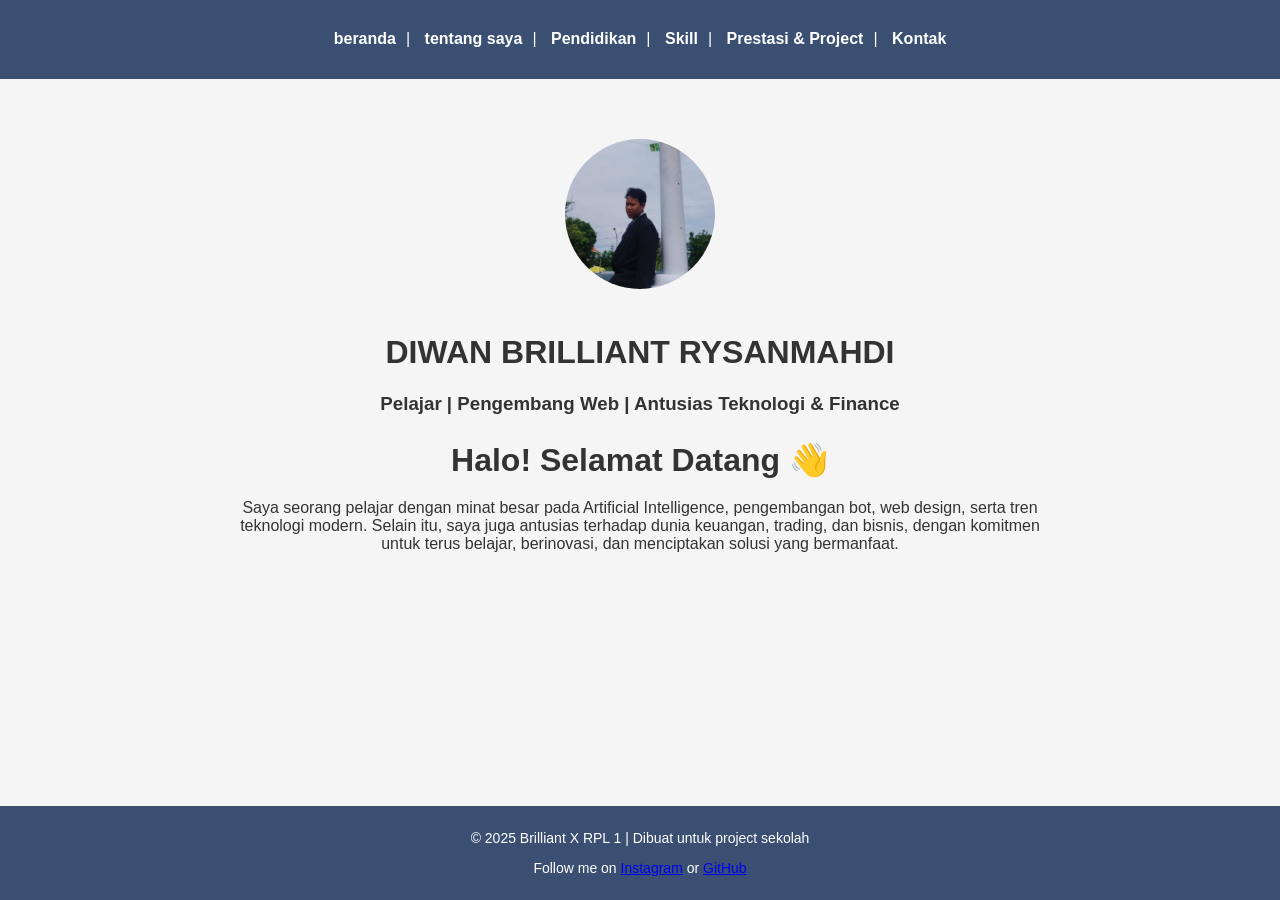
==== index.html @ 8b6157ae "Add files via upload" ====
<!DOCTYPE html>
<html lang="id">
<head>
  <meta charset="UTF-8">
  <meta name="viewport" content="width=device-width, initial-scale=1.0">
  <title>Portofolio - Brilliant</title>
  <link rel="stylesheet" href="style.css">
</head>
<body>
  <header>
    <nav>
      <a href="index.html">beranda</a>|
      <a href="tentangsaya.html">tentang saya</a>|
      <a href="pendidikan.html">Pendidikan</a>|
      <a href="skill.html">Skill</a>|
      <a href="prestasi.html">Prestasi & Project</a>|
      <a href="kontak.html">Kontak</a>
    </nav>
  </header>

  <main>
    <img src="a.jpg" alt="Foto Profil" class="profile-pic">
    <H1>DIWAN BRILLIANT RYSANMAHDI</H1>
    <h3>Pelajar | Pengembang Web | Antusias Teknologi & Finance</h3>
    <h2>Halo! Selamat Datang 👋</h2>

    <p>Saya seorang pelajar dengan minat besar pada Artificial
       Intelligence, pengembangan bot, web design, serta tren teknologi
       modern. Selain itu, saya juga antusias terhadap dunia keuangan,
       trading, dan bisnis, dengan komitmen untuk terus belajar,
       berinovasi, dan menciptakan solusi yang bermanfaat.</p>
  </main>
  <footer>
  <p> © 2025 Brilliant X RPL 1 | Dibuat untuk project sekolah</p>
  <p>
    Follow me on 
    <a href="https://www.instagram.com/brilliantjayyyy/" target="_blank">Instagram</a> 
    or 
    <a href="https://github.com/BrillWRTH" target="_blank">GitHub</a>
  </p>
</footer>

</body>
</html>
---- style.css ----
body {
  font-family: Arial, sans-serif;
  margin: 0;
  padding-bottom: 45px;
  background: #F5F5F5;
  color: #333;
  text-align: center;
}

header {
  background: #3B4F73;
  color: white;
  padding: 15px 20px;
  display: flex;
  justify-content: center;
}

header h1 {
  margin: 0;
  font-size: 1.5em;
}

nav {
  padding: 15.25px;
  margin: 0.10px;
}
  

nav a {
  color: white;
  text-decoration: none;
  margin: 0 10px;
  font-weight: bold;
}

nav a:hover {
  color: #0976d6;
}

main {
  max-width: 800px;
  margin: 40px auto;
  padding: 20px;
}

span {
  display: inline-block;
  margin: 5px;
  padding: 8px 12px;
  background: #3498db;
  color: white;
  border-radius: 20px;
  font-size: 14px;
}

img.profile-pic {
  width: 150px;
  height: 150px;
  border-radius: 50%;
  object-fit: cover;
  margin-bottom: 20px;
}

footer {
  background: #3B4F73;
  color: white;
  padding: 10px 0;
  position: fixed;
  width: 100%;
  bottom: 0;
  text-align: center;
  font-size: 14px;
   margin: 0;       
  left: 0;  
  right: 0;
}

.box {
  background: #fff;
  border: 1px solid #e0e0e0;
  border-radius: 16px;
  padding: 30px;
  box-shadow: 0 8px 24px rgba(0,0,0,0.1), 
              0 2px 8px rgba(0,0,0,0.06);
   max-width: 800px;
  margin: 0 auto; 
}

.box2 {
  background: #ffffff;
  border: 1px solid #e0e0e0;
  border-radius: 16px;
  padding: 1px 10px;
  margin: 5px auto;
  width: 100%;
  display: inline-block;
  box-shadow: 0 8px 24px rgba(0,0,0,0.1), 
              0 2px 8px rgba(0,0,0,0.06);
  font-weight: bold;
  text-align: center;
}

.box3 {
  background: #AEC6CF;
  border: 1px solid #e0e0e0;
  border-radius: 16px;
  padding: 3px 10px;
  margin: 5px auto;
  display: inline-block;
  box-shadow: 0 8px 24px rgba(0,0,0,0.1), 
              0 2px 8px rgba(0,0,0,0.06);
  font-weight: bold;
  text-align: center;
}

h2 {
      font-size: 32px;
      color: #333;
      margin-bottom: 20px;
     }

    form {
      max-width: 500px;
      margin: auto;
      text-align: left;
    }

    label {
      display: block;
      margin: 10px 0 5px;
      font-weight: bold;
      color: #b8b8b8;
    }

    input, textarea {
      width: 100%;
      padding: 12px;
      border-radius: 6px;
      border: none;
      background: #1d1d1d;
      color: white;
      font-size: 14px;
    }

    textarea {
      min-height: 120px;
      resize: vertical;
    }

    button {
      margin-top: 15px;
      padding: 12px 30px;
      border: none;
      border-radius: 6px;
      font-size: 16px;
      font-weight: bold;
      cursor: pointer;
      color: white;
      background: #2c3e50 ;
      transition: 0.3s ease;
    }

    button:hover {
      opacity: 0.9;
      transform: scale(1.05);
    }
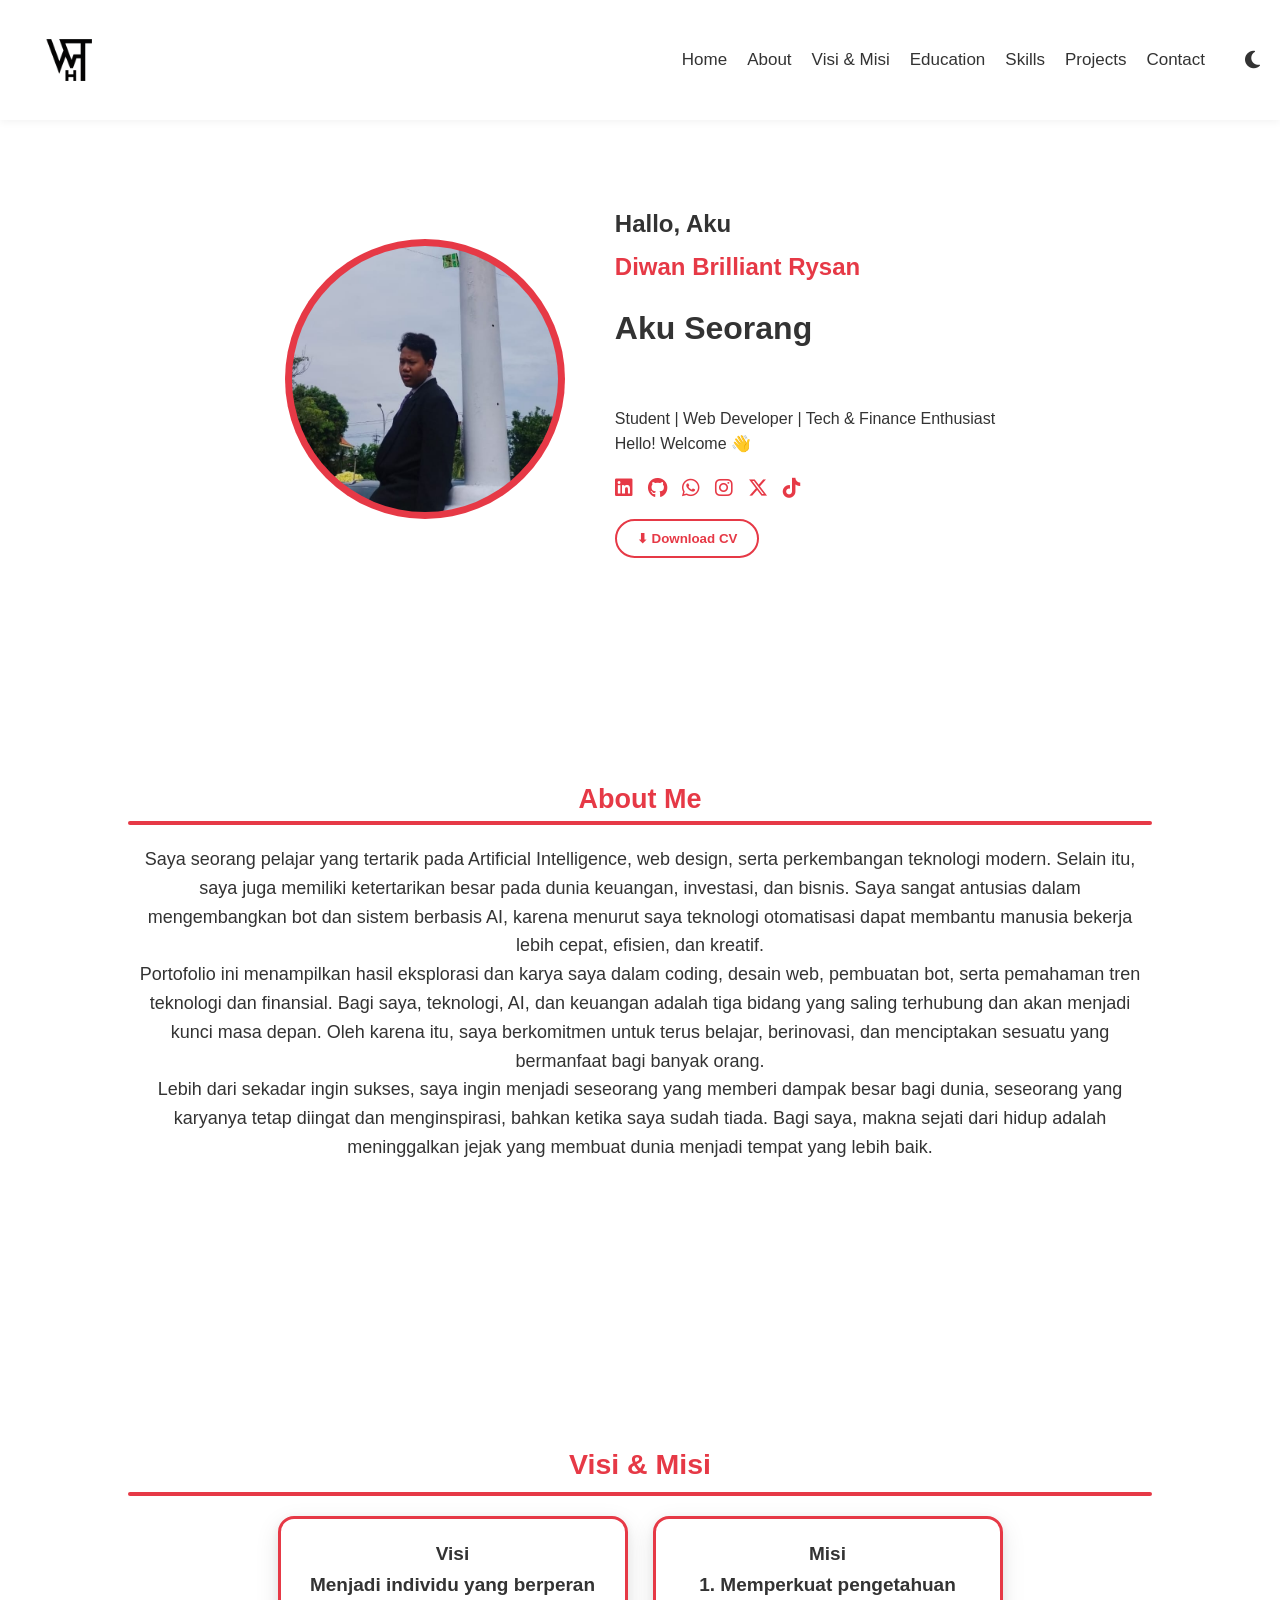
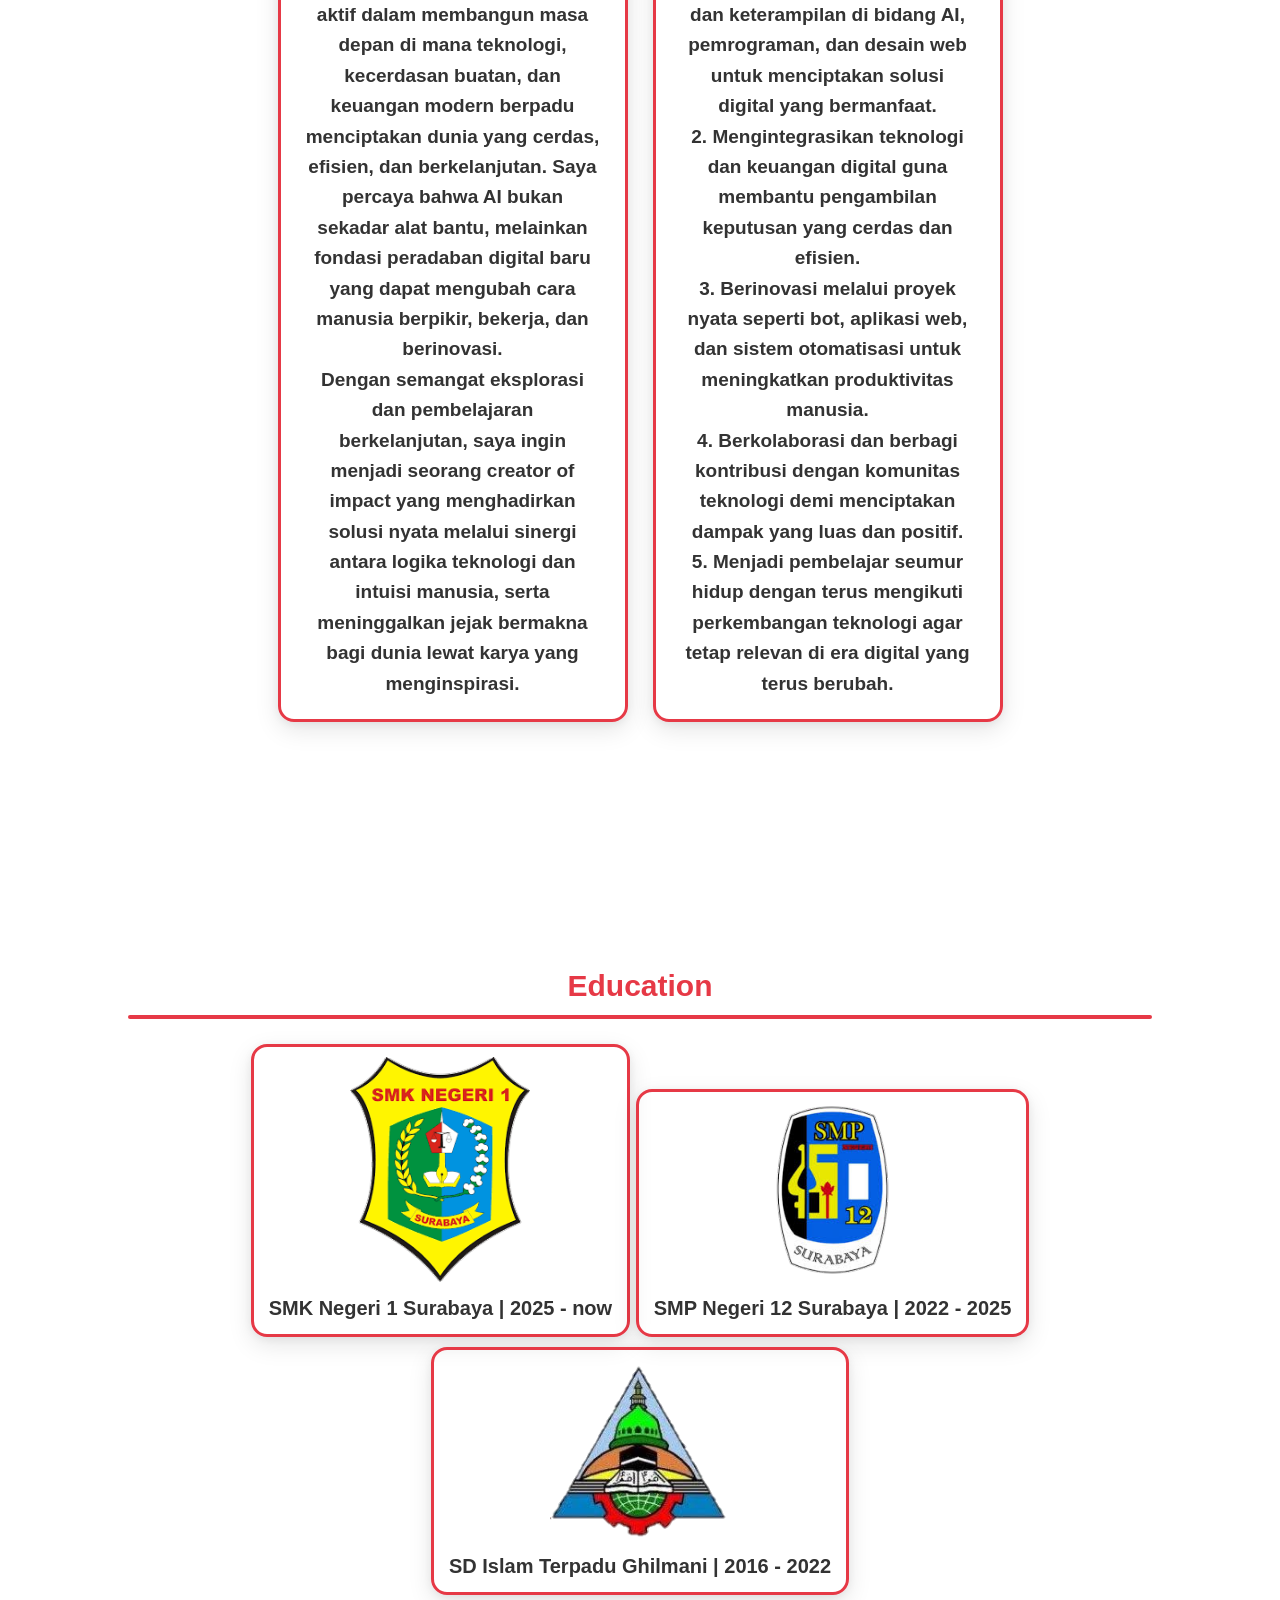
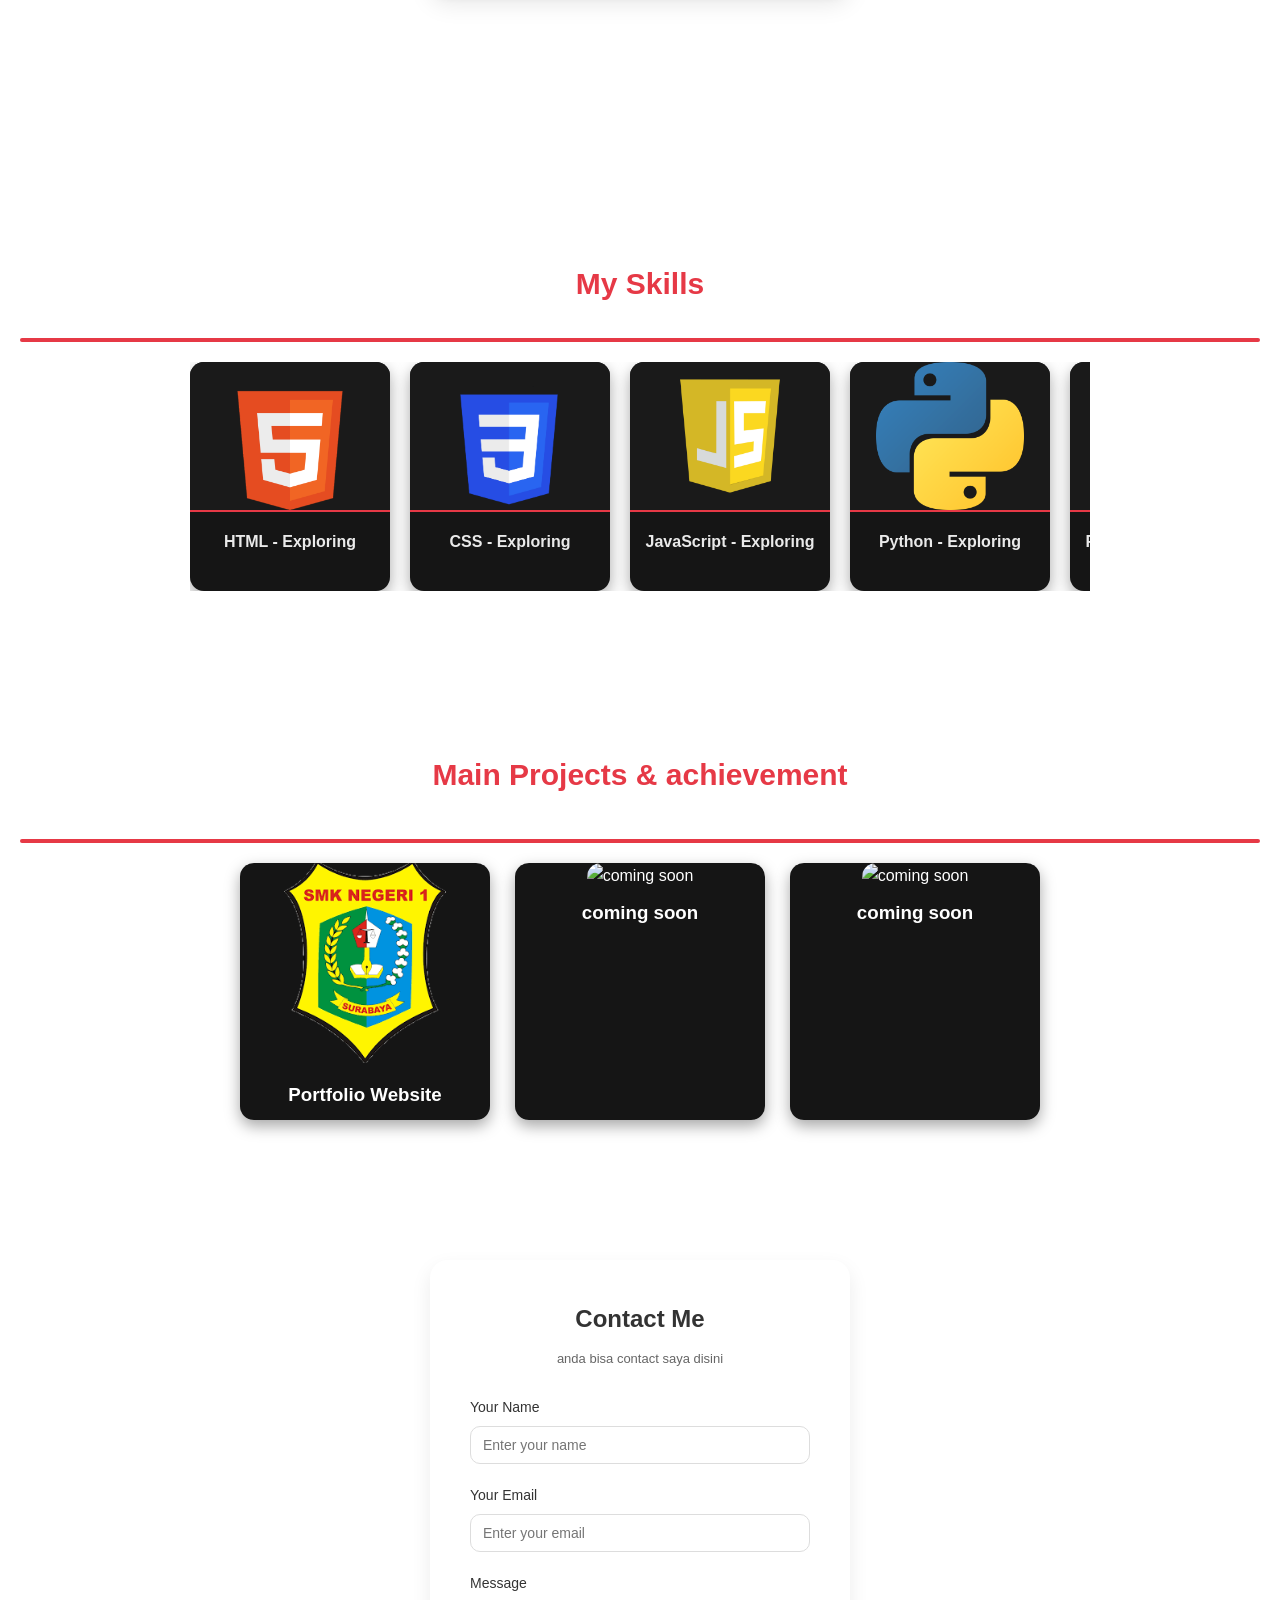
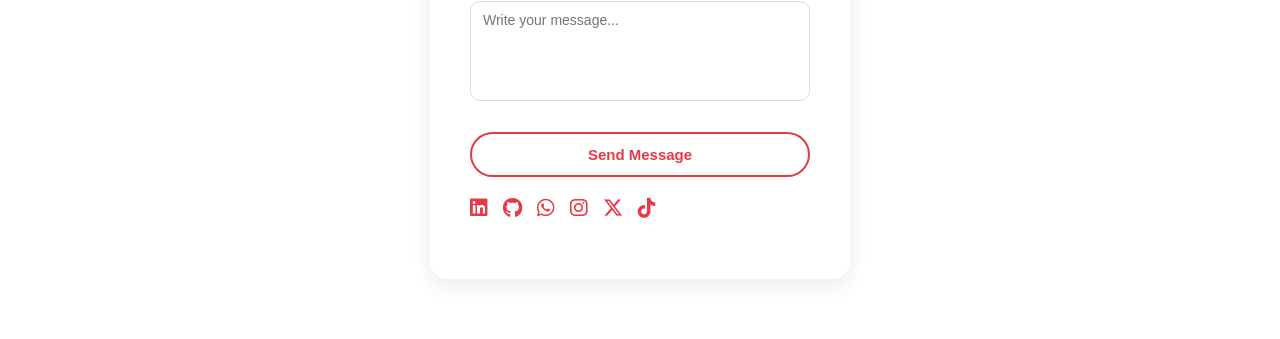
==== commit 916788a8: "Add files via upload" ====
--- a/index.html
+++ b/index.html
@@ -1,44 +1,342 @@
 <!DOCTYPE html>
-<html lang="id">
+<html lang="en">
 <head>
   <meta charset="UTF-8">
   <meta name="viewport" content="width=device-width, initial-scale=1.0">
-  <title>Portofolio - Brilliant</title>
+  <title>Porto King Brilliant</title>
   <link rel="stylesheet" href="style.css">
+  <link rel="stylesheet" href="https://cdnjs.cloudflare.com/ajax/libs/font-awesome/6.5.0/css/all.min.css">
 </head>
 <body>
   <header>
-    <nav>
-      <a href="index.html">beranda</a>|
-      <a href="tentangsaya.html">tentang saya</a>|
-      <a href="pendidikan.html">Pendidikan</a>|
-      <a href="skill.html">Skill</a>|
-      <a href="prestasi.html">Prestasi & Project</a>|
-      <a href="kontak.html">Kontak</a>
-    </nav>
+  <nav class="navbar">
+    <div class="logo">
+      <img src="lgohtm.png" alt="WrtH Logo" class="logo-light">
+      <img src="logoptih.png" alt="WrtH Logo" class="logo-dark">
+    </div>
+    <div class="menu">
+      <a href="#home">Home</a>
+      <a href="#about">About</a>
+      <a href="#visi-misi">Visi & Misi</a>
+      <a href="#education">Education</a>
+      <a href="#skills">Skills</a>
+      <a href="#projects">Projects</a>
+      <a href="#contact">Contact</a>
+    <button id="darkModeToggle"><i class="fa-solid fa-moon"></i></button>
+    </div>
+  </nav>
   </header>
 
-  <main>
-    <img src="a.jpg" alt="Foto Profil" class="profile-pic">
-    <H1>DIWAN BRILLIANT RYSANMAHDI</H1>
-    <h3>Pelajar | Pengembang Web | Antusias Teknologi & Finance</h3>
-    <h2>Halo! Selamat Datang 👋</h2>
-
-    <p>Saya seorang pelajar dengan minat besar pada Artificial
-       Intelligence, pengembangan bot, web design, serta tren teknologi
-       modern. Selain itu, saya juga antusias terhadap dunia keuangan,
-       trading, dan bisnis, dengan komitmen untuk terus belajar,
-       berinovasi, dan menciptakan solusi yang bermanfaat.</p>
-  </main>
-  <footer>
-  <p> © 2025 Brilliant X RPL 1 | Dibuat untuk project sekolah</p>
-  <p>
-    Follow me on 
-    <a href="https://www.instagram.com/brilliantjayyyy/" target="_blank">Instagram</a> 
-    or 
-    <a href="https://github.com/BrillWRTH" target="_blank">GitHub</a>
-  </p>
-</footer>
-
+  <section class="hero" id="home">
+    <div class="hero-img">
+      <img src="a.jpg" alt="Profile Picture" class="profile-pic">
+    </div>
+    <div class="hero-text">
+      <h2>Hallo, Aku</h2>
+<h2><span class="typed-name"></span></h2>
+<h1>Aku Seorang </h1>
+<h1><span class="typed-role"></span></h1>
+<p>Student | Web Developer | Tech & Finance Enthusiast</p>
+<p>Hello! Welcome 👋</p>
+
+
+      <div class="social-icons">
+        <a href="https://github.com/BrillWRTH" target="_blank"><i class="fa-brands fa-linkedin"> </i></a>
+        <a href="https://github.com/BrillWRTH" target="_blank"><i class="fa-brands fa-github"> </i></a>
+        <a href="https://wa.me/6281217444360?text=Halo%20saya%20ingin%20bertanya" target="_blank"><i class="fa-brands fa-whatsapp"></i></a>
+        <a href="https://www.instagram.com/brilliantjinggg/" target="_blank"><i class="fa-brands fa-instagram"></i></a>
+        <a href="https://x.com/Brlahbrook" target="_blank"><i class="fa-brands fa-x-twitter"></i></a>
+        <a href="https://tiktok.com/@wrthhhhh" target="_blank"><i class="fa-brands fa-tiktok"></i></a>
+      </div>
+
+      <div class="cv-dropdown" id="cvDropdown">
+  <button class="btn-cv" id="cvBtn" aria-haspopup="true" aria-expanded="false">
+    ⬇ Download CV
+  </button>
+
+  <div class="cv-menu" id="cvMenu" role="menu" aria-labelledby="cvBtn">
+    <a href="CV B. INDONESIA.pdf" download role="menuitem">🇮🇩 Indonesia</a>
+    <a href="CV B. INGGRIS.pdf" download role="menuitem">🇬🇧 English</a>
+    <a href="Result TalentDNA Diwan Brilliant Rysanmahdi.pdf" download role="menuitem">Talent DNA</a>
+  </div>
+</div>
+
+
+
+    </div>
+  </section>
+
+  <section class="about" id="about">
+    <h1 id="aboutme">About Me</h1>
+
+    <div class="divider"></div>
+    <p>
+      Saya seorang pelajar yang tertarik pada Artificial Intelligence, web design, 
+      serta perkembangan teknologi modern. Selain itu, saya juga memiliki ketertarikan 
+      besar pada dunia keuangan, investasi, dan bisnis. Saya sangat antusias dalam mengembangkan 
+      bot dan sistem berbasis AI, karena menurut saya teknologi otomatisasi dapat membantu manusia 
+      bekerja lebih cepat, efisien, dan kreatif.
+    </p>
+    <p>
+      Portofolio ini menampilkan hasil eksplorasi dan karya saya dalam coding, desain web, pembuatan bot, 
+      serta pemahaman tren teknologi dan finansial. Bagi saya, teknologi, AI, dan keuangan adalah tiga bidang 
+      yang saling terhubung dan akan menjadi kunci masa depan. Oleh karena itu, saya berkomitmen untuk terus 
+      belajar, berinovasi, dan menciptakan sesuatu yang bermanfaat bagi banyak orang.
+    </p>
+    <p>
+      Lebih dari sekadar ingin sukses, saya ingin menjadi seseorang yang memberi dampak besar bagi dunia, seseorang 
+      yang karyanya tetap diingat dan menginspirasi, bahkan ketika saya sudah tiada. Bagi saya, makna sejati dari hidup 
+      adalah meninggalkan jejak yang membuat dunia menjadi tempat yang lebih baik.
+      </p>
+  </section>
+
+  <section id="visi-misi" class="visimisi">
+    <h1>Visi & Misi</h1>
+    <div class="divider"></div>
+
+    <div class="box-container">
+      <div class="box1">
+        <p><strong>Visi</strong></p>
+        <p> Menjadi individu yang berperan aktif dalam membangun masa depan di mana teknologi, 
+          kecerdasan buatan, dan keuangan modern berpadu menciptakan dunia yang cerdas, efisien, 
+          dan berkelanjutan. Saya percaya bahwa AI bukan sekadar alat bantu, melainkan fondasi peradaban 
+          digital baru yang dapat mengubah cara manusia berpikir, bekerja, dan berinovasi.
+        </p>
+        <p>
+          Dengan semangat eksplorasi dan pembelajaran berkelanjutan, saya ingin menjadi seorang creator of impact 
+          yang menghadirkan solusi nyata melalui sinergi antara logika teknologi dan intuisi manusia, serta 
+          meninggalkan jejak bermakna bagi dunia lewat karya yang menginspirasi.
+        </p>
+      </div>
+      <div class="box1">
+        <p><strong>Misi</strong> </p>
+        <p><strong>1. Memperkuat pengetahuan dan keterampilan</strong>
+          di bidang AI, pemrograman, dan desain web untuk menciptakan solusi digital yang bermanfaat.</p>
+        <p><strong>2. Mengintegrasikan teknologi dan keuangan digital</strong>
+          guna membantu pengambilan keputusan yang cerdas dan efisien.</p>
+        <p><strong>3. Berinovasi melalui proyek nyata</strong>
+          seperti bot, aplikasi web, dan sistem otomatisasi untuk meningkatkan produktivitas manusia.</p>
+        <p><strong>4. Berkolaborasi dan berbagi kontribusi</strong>
+          dengan komunitas teknologi demi menciptakan dampak yang luas dan positif.</p>
+        <p><strong>5. Menjadi pembelajar seumur hidup</strong>
+         dengan terus mengikuti perkembangan teknologi agar tetap relevan di era digital yang terus berubah.</p>
+      </div>
+    </div>
+  </section>
+
+  <section id="education" class="education">
+    <h1>Education</h1>
+    <div class="divider"></div>
+    <div class="box3">
+  <img src="lgosmk.png" alt="SMKN 1 Surabaya" class="school-logo" 
+       onclick="openModal('smkn1sby.jpg', 'SMK Negeri 1 Surabaya', 'https://www.smkn1-sby.sch.id/')">
+  <p>SMK Negeri 1 Surabaya | 2025 - now</p>
+</div>
+
+<div class="box3">
+  <img src="lgosmp.png" alt="SMPN 12 Surabaya" class="school-logo" 
+       onclick="openModal('smpn12sby.jpg', 'SMP Negeri 12 Surabaya', 'https://smpn12surabaya.sch.id/')">
+  <p>SMP Negeri 12 Surabaya | 2022 - 2025</p>
+</div>
+
+<div class="box3">
+  <img src="lgosd.png" alt="SDIT Ghilmani" class="school-logo" 
+       onclick="openModal('sdghil.png', 'SD Islam Terpadu Ghilmani Surabaya', 'https://sdit-ghilmani.sch.id/')">
+  <p>SD Islam Terpadu Ghilmani | 2016 - 2022</p>
+</div>
+
+<!-- Modal Pop-up -->
+<div id="schoolModal" class="modal">
+  <span class="close" onclick="closeModal()">&times;</span>
+  <img id="modalImg" class="modal-content">
+  <div id="caption"></div>
+  <a id="schoolLink" target="_blank">Kunjungi Website</a>
+</div>
+
+  </section>
+
+ <!-- <section class="skills-section" id="skills">
+  <h1>My Skills</h1>
+  <div class="divider"></div>
+
+  <div class="skills-wrapper">
+    <div class="skills-carousel" id="skillsCarousel">
+      <div class="skill-card"  data-skill="html">
+        <img src="lgohtm.png" alt="HTML">
+        <p>HTML</p>
+      </div>
+      <div class="skill-card" data-skill="css">
+        <img src="logo-css.png" alt="CSS">
+        <p>CSS</p>
+      </div>
+      <div class="skill-card" data-skill="js">
+        <img src="logo-js.png" alt="JavaScript">
+        <p>JavaScript</p>
+      </div>
+      <div class="skill-card" data-skill="js">
+        <img src="logo-js.png" alt="JavaScript">
+        <p>sundaScript</p>
+      </div>
+      <div class="skill-card" data-skill="js">
+        <img src="logo-js.png" alt="JavaScript">
+        <p>JawaScript</p>
+      </div>-->
+
+     <!--  tambah skill lain sesuai kebutuhan  -->
+   <!--  </div>
+  </div>-->
+
+<!-- modal sederhana utk project detail 
+<div id="projectModal" class="modal" aria-hidden="true">
+  <div class="modal-inner">
+    <button class="close" id="modalClose">&times;</button>
+    <div id="modalContent"></div>
+  </div>
+</div>
+</section>-->
+
+<section class="skills-section" id="skills">
+  <h1>My Skills</h1>
+  <div class="divider"></div>
+
+  <div class="skills-wrapper">
+    <div class="skills-carousel" id="skillsCarousel">
+      <div class="skill-card" data-skill="html">
+        <img src="html.png" alt="HTML">
+        <p>HTML - Exploring</p>
+      </div>
+
+      <div class="skill-card" data-skill="css">
+        <img src="css.png" alt="CSS">
+        <p>CSS - Exploring</p>
+      </div>
+
+      <div class="skill-card" data-skill="js">
+        <img src="js.png" alt="JavaScript">
+        <p>JavaScript - Exploring</p>
+      </div>
+
+      <div class="skill-card" data-skill="python">
+        <img src="python.png" alt="Python">
+        <p>Python - Exploring</p>
+      </div>
+
+      <div class="skill-card" data-skill="finance">
+        <img src="finance.png" alt="Financial">
+        <p>Financial Knowledge - Exploring</p>
+      </div>
+
+      <div class="skill-card" data-skill="crypto">
+        <img src="blockchain.png" alt="Cryptography">
+        <p>Applied Cryptography Basics</p>
+      </div>
+
+      <div class="skill-card" data-skill="web3">
+        <img src="web3.png" alt="Web3">
+        <p>Web3 Ecosystem - Exploring</p>
+      </div>
+
+      <div class="skill-card" data-skill="market">
+        <img src="btc.png" alt="Market Analysis">
+        <p>Digital Asset Market Analysis - proficient</p>
+      </div>
+
+      <div class="skill-card" data-skill="ai">
+        <img src="ai.png" alt="AI">
+        <p>Artificial Intelligence - Exploring</p>
+      </div>
+    </div>
+  </div>
+
+  <!-- Modal -->
+  <div id="projectModal" class="modal">
+    <div class="modal-inner">
+      <button class="close" id="modalClose">&times;</button>
+      <div id="modalContent"></div>
+    </div>
+  </div>
+</section>
+
+
+
+
+ <section class="main-project-section" id="projects">
+  <h1>Main Projects & achievement</h1>
+  <diV class="divider"></diV>
+  <div class="projects-grid">
+    <div class="project-card" data-project="portfolio">
+      <img src="lgosmk.png" alt="Portfolio Project">
+      <h3>Portfolio Website</h3>
+    </div>
+
+    <div class="project-card" data-project="weatherapp">
+      <img src="project-weather.jpg" alt="coming soon">
+      <h3>coming soon</h3>
+    </div>
+
+    <div class="project-card" data-project="dashboard">
+      <img src="project-dashboard.jpg" alt="coming soon">
+      <h3>coming soon</h3>
+    </div>
+  </div>
+
+  <!-- Modal -->
+  <div id="projectDetailModal" class="modal">
+    <div class="modal-inner project-detail">
+      <button class="close" id="closeProjectModal">&times;</button>
+      <div class="project-content">
+        <div class="project-images" id="projectImages"></div>
+        <div class="project-info">
+          <h3 id="projectTitle"></h3>
+          <p id="projectDescription"></p>
+          <div class="project-skills" id="projectSkills"></div>
+        </div>
+      </div>
+    </div>
+  </div>
+</section>
+
+
+
+  <!--<section id="contact" class="contact-section"> -->
+    <section id="contact" class="contact-container">
+        <div class="contact-card">
+            <h1>Contact Me</h1>
+            <p class="subtitle">anda bisa contact saya disini</p>
+
+            <form id="contactForm">
+                <div class="input-group">
+                    <label>Your Name</label>
+                    <input type="text" placeholder="Enter your name" required>
+                </div>
+
+                <div class="input-group">
+                    <label>Your Email</label>
+                    <input type="email" placeholder="Enter your email" required>
+                </div>
+
+                <div class="input-group">
+                    <label>Message</label>
+                    <textarea placeholder="Write your message..." required></textarea>
+                </div>
+
+                <button type="submit" class="send-btn">Send Message</button>
+            </form>
+
+            <div id="successMsg" class="success hidden">
+                ✔ Your message has been sent!
+            </div>
+            <div class="social-icons">
+        <a href="https://github.com/BrillWRTH" target="_blank"><i class="fa-brands fa-linkedin"> </i></a>
+        <a href="https://github.com/BrillWRTH" target="_blank"><i class="fa-brands fa-github"> </i></a>
+        <a href="https://wa.me/6281217444360?text=Halo%20saya%20ingin%20bertanya" target="_blank"><i class="fa-brands fa-whatsapp"></i></a>
+        <a href="https://www.instagram.com/brilliantjinggg/" target="_blank"><i class="fa-brands fa-instagram"></i></a>
+        <a href="https://x.com/Brlahbrook" target="_blank"><i class="fa-brands fa-x-twitter"></i></a>
+        <a href="https://tiktok.com/@wrthhhhh" target="_blank"><i class="fa-brands fa-tiktok"></i></a>
+      </div>
+        </div>
+    </section>
+
+  <script src="script.js"></script>
 </body>
 </html>
--- a/style.css
+++ b/style.css
@@ -1,166 +1,877 @@
+/* Reset */
+html {
+  scroll-behavior: smooth;
+}
+
+* {
+  margin: 0;
+  padding: 0;
+  box-sizing: border-box;
+  font-family: 'Poppins', sans-serif;
+}
+
 body {
-  font-family: Arial, sans-serif;
-  margin: 0;
-  padding-bottom: 45px;
-  background: #F5F5F5;
+  background: #fff;
   color: #333;
-  text-align: center;
-}
-
+  transition: background 0.3s, color 0.3s;
+  line-height: 1.6;
+}
+
+/* Dark Mode */
+body.dark-mode {
+  background: #121212;
+  color: #f1f1f1;
+}
+
+/* Navbar */
 header {
-  background: #3B4F73;
-  color: white;
-  padding: 15px 20px;
-  display: flex;
+  background: #fff;
+  box-shadow: 0 2px 8px rgba(0,0,0,0.05);
+  position: sticky;
+  top: 0;
+  z-index: 100;
+  transition: background 0.3s;
+}
+
+.navbar {
+  display: flex;
+  justify-content: space-between; /* logo kiri, menu kanan */
+  align-items: center;
+  padding: 15px 10%;
+}
+
+
+body.dark-mode header {
+  background: #1e1e1e;
+}
+
+header h1 {
+  color: #d71525;
+  font-weight: 700;
+}
+
+.navbar {
+  display: flex;
+  justify-content: space-between; /* logo kiri, menu kanan */
+  align-items: center;
+  padding: 10px 20px;
+}
+
+.typed-name,
+.typed-role {
+  white-space: nowrap;
+  overflow: hidden;
+  display: inline-block;
+  font-weight: 700;
+  color: #e63946;
+}
+
+.cursor {
+  display: inline-block;
+  width: 3px;
+  height: 1em;
+  background-color: #000;
+  margin-left: 3px;
+  animation: blink 0.7s step-end infinite;
+  vertical-align: bottom;
+}
+
+@keyframes blink {
+  50% {
+    opacity: 0;
+  }
+}
+
+
+
+
+.logo {
+  font-weight: bold;
+  font-size: 20px;
+  color: #e63946;
+}
+
+.logo img {
+  width: 100px;
+  height: auto;
+  transition: opacity 0.3s ease;
+}
+
+.logo-light {
+  display: block;
+}
+
+.logo-dark {
+  display: none;
+}
+
+body.dark-mode .logo-light {
+  display: none;
+}
+
+body.dark-mode .logo-dark {
+  display: block;
+}
+
+.menu {
+  display: flex;
+  gap: 20px; /* jarak antar link */
+}
+
+.menu a {
+  color: inherit;
+  text-decoration: none;
+  font-weight: 500;
+  font-size:17px ;
+  font-family: 'Franklin Gothic Medium', 'Arial Narrow', Arial, sans-serif;
+  transition: color 0.3s;
+}
+
+.menu a:hover {
+  color: #d71525;
+}
+
+/* Tombol dark mode */
+#darkModeToggle {
+  background: none;
+  border: none;
+  font-size: 20px;
+  cursor: pointer;
+  color: inherit;
+  margin-left: 20px;
+}
+
+/* Hero Section */
+.hero {
+  display: flex;
+  align-items: center;
   justify-content: center;
-}
-
-header h1 {
-  margin: 0;
-  font-size: 1.5em;
-}
-
-nav {
-  padding: 15.25px;
-  margin: 0.10px;
-}
-  
-
-nav a {
-  color: white;
+  padding: 80px 10%;
+  gap: 50px;
+}
+
+.hero-img {
+  background: #e63946;
+  border-radius: 100%;
+  padding: 7px;
+  width: 280px;
+  height: 280px;
+  aspect-ratio: 1/1;
+  display: flex;
+  align-items: center;
+  justify-content: center;
+}
+
+.hero-img img {
+  width: 100%;
+  border-radius: 100%;
+}
+
+.hero-text h1 {
+  font-size: 32px;
+  font-weight: 700;
+}
+
+.hero-text h2, .hero-text h3 {
+  margin: 5px 0;
+  font-weight: 600;
+}
+
+/* Sosmed */
+.social-icons {
+  display: flex;
+  gap: 15px;
+  margin: 15px 0;
+}
+
+.social-icons a {
+  color: #e63946;
+  font-size: 20px;
+  transition: 0.3s;
+}
+
+.social-icons a:hover {
+  color: #333;
+}
+
+body.dark-mode .social-icons a:hover {
+  color: #f1f1f1;
+}
+
+/* Tombol */
+.btn {
+  display: inline-block;
+  padding: 10px 20px;
+  border: 2px solid #e63946;
+  border-radius: 30px;
   text-decoration: none;
-  margin: 0 10px;
-  font-weight: bold;
-}
-
-nav a:hover {
-  color: #0976d6;
-}
-
-main {
-  max-width: 800px;
-  margin: 40px auto;
-  padding: 20px;
-}
-
-span {
+  color: inherit;
+  font-weight: 600;
+  transition: 0.3s;
+}
+
+.btn:hover {
+  background: #e63946;
+  color: #fff;
+}
+
+section {
+  padding: 60px 10%;
+  scroll-margin-top: 120px;
+}
+
+/* tombol */
+.btn-cv {
   display: inline-block;
-  margin: 5px;
-  padding: 8px 12px;
-  background: #3498db;
-  color: white;
+  padding: 10px 20px;
+  border: 2px solid #e63946;
+  border-radius: 30px;
+  text-decoration: none;
+  color: #e63946;
+  font-weight: 600;
+  background: transparent;
+  transition: all 0.3s ease;
+  cursor: pointer;
+}
+
+.btn-cv:hover {
+  background: #e63946;
+  color: #fff;
+}
+
+.btn-cv:active {
+  transform: translateY(1px);
+}
+
+/* wrapper */
+.cv-dropdown {
+  position: relative;
+  display: inline-block;
+}
+
+.cv-menu {
+  position: absolute;
+  left: 0;
+  top: calc(100% + 10px);
+  background: #fff; /* ubah ke putih biar kelihatan */
+  border: 2px solid #e63946;
+  border-radius: 12px;
+  box-shadow: 0 8px 20px rgba(0, 0, 0, 0.25);
+  min-width: 220px;
+  overflow: hidden;
+  z-index: 120;
+  opacity: 0;
+  visibility: hidden;
+  transform: translateY(-6px);
+  transition: opacity 180ms ease, transform 180ms ease, visibility 180ms;
+  pointer-events: none;
+}
+
+/* saat terbuka */
+.cv-dropdown.open .cv-menu {
+  opacity: 1;
+  visibility: visible;
+  transform: translateY(0);
+  pointer-events: auto;
+}
+
+/* setiap item di dalam menu */
+.cv-menu a {
+  display: flex;
+  align-items: center;
+  gap: 10px;
+  width: 100%; /* biar hover-nya full */
+  color: #e63946;
+  text-decoration: none;
+  padding: 12px 16px;
+  font-weight: 600;
+  transition: all 0.25s ease;
+  cursor: pointer;
+  border-bottom: 1px solid rgba(230,57,70,0.3); /* garis pembatas antar item */
+  background: transparent;
+}
+
+/* hapus border di item terakhir */
+.cv-menu a:last-child {
+  border-bottom: none;
+}
+
+/* efek hover */
+.cv-menu a:hover {
+  background: rgba(230,57,70,0.1);
+  color: #e63946;
+  transform: none; /* hilangin geser biar hover-nya stabil */
+}
+
+/* dark mode */
+body.dark-mode .cv-menu {
+  background-color: #222;
+}
+
+body.dark-mode .cv-menu a {
+  color: #fff;
+  border-bottom: 1px solid rgba(255,255,255,0.1);
+}
+
+body.dark-mode .cv-menu a:hover {
+  background: rgba(230,57,70,0.2);
+}
+
+.about {
+  font-size: 18px;
+  margin-bottom: 160px;
+  margin-top: 80px;
+  text-align: center;
+  font-family: 'Franklin Gothic Medium', 'Arial Narrow', Arial, sans-serif;
+}
+
+#aboutme {
+  text-align: center;
+  color: #e63946;
+  font-weight: 700;
+}
+
+.divider {
+  width: auto;
+  height: 4px;
+  background: #e63946;
+  margin: 0 auto 30px;
   border-radius: 20px;
-  font-size: 14px;
-}
-
-img.profile-pic {
-  width: 150px;
-  height: 150px;
-  border-radius: 50%;
-  object-fit: cover;
   margin-bottom: 20px;
 }
 
-footer {
-  background: #3B4F73;
-  color: white;
-  padding: 10px 0;
-  position: fixed;
-  width: 100%;
-  bottom: 0;
-  text-align: center;
-  font-size: 14px;
-   margin: 0;       
-  left: 0;  
-  right: 0;
-}
-
-.box {
-  background: #fff;
-  border: 1px solid #e0e0e0;
+.visimisi {
+  font-size: 19px;
+  margin-bottom: 120px;
+  font-family: 'Franklin Gothic Medium', 'Arial Narrow', Arial, sans-serif;
+  text-align: center;
+}
+
+#visi-misi h1 {
+  text-align: center;
+  color: #e63946;
+  font-weight: 700;
+  margin-bottom: 5px;
+}
+
+.box-container {
+  display: flex;
+  justify-content: center;
+  align-items: flex-start;
+  gap: 25px;
+  flex-wrap: wrap; 
+}
+
+.box1 {
+  background: inherit;
+  border: 3px solid #e63946;
   border-radius: 16px;
-  padding: 30px;
-  box-shadow: 0 8px 24px rgba(0,0,0,0.1), 
-              0 2px 8px rgba(0,0,0,0.06);
-   max-width: 800px;
-  margin: 0 auto; 
-}
-
-.box2 {
-  background: #ffffff;
-  border: 1px solid #e0e0e0;
-  border-radius: 16px;
-  padding: 1px 10px;
-  margin: 5px auto;
-  width: 100%;
-  display: inline-block;
-  box-shadow: 0 8px 24px rgba(0,0,0,0.1), 
+  padding: 20px 25px;
+  width: 350px;
+  box-shadow: 0 8px 24px rgba(0,0,0,0.1),
               0 2px 8px rgba(0,0,0,0.06);
   font-weight: bold;
   text-align: center;
 }
 
+.education {
+  font-size: 20px;
+  margin-bottom: 120px;
+  font-family: 'Franklin Gothic Medium', 'Arial Narrow', Arial, sans-serif;
+  text-align: center;
+}
+
+.education h1 {
+  text-align: center;
+  color: #e63946;
+  font-weight: 700;
+  margin-bottom: 5px;
+}
+
 .box3 {
-  background: #AEC6CF;
-  border: 1px solid #e0e0e0;
+  background: inherit;
+  border: 3px solid #e63946;
   border-radius: 16px;
-  padding: 3px 10px;
+  padding: 10px 15px;
   margin: 5px auto;
   display: inline-block;
-  box-shadow: 0 8px 24px rgba(0,0,0,0.1), 
+  box-shadow: 0 8px 24px rgba(0,0,0,0.1),
               0 2px 8px rgba(0,0,0,0.06);
   font-weight: bold;
   text-align: center;
 }
 
-h2 {
-      font-size: 32px;
-      color: #333;
-      margin-bottom: 20px;
-     }
-
-    form {
-      max-width: 500px;
-      margin: auto;
-      text-align: left;
+.school-logo {
+  width: 180px;
+  height: auto;
+  display: block;
+  margin: 0 auto 10px;
+  cursor: pointer;
+  transition: transform 0.2s ease;
+}
+.school-logo:hover {
+  transform: scale(1.05);
+}
+
+/* Modal Style*/
+.modal {
+  display: none;
+  position: fixed;
+  z-index: 100;
+  padding-top: 70px;
+  left: 0;
+  top: 0;
+  width: 100%;
+  height: 100%;
+  overflow: auto;
+  background-color: rgba(0,0,0,0.8);
+  text-align: center;
+}
+
+.modal-content {
+  max-width: 80%;
+  border-radius: 10px;
+  margin-top: 20px;
+}
+
+.close {
+  color: #fff;
+  position: absolute;
+  top: 25px;
+  right: 45px;
+  font-size: 40px;
+  font-weight: bold;
+  cursor: pointer;
+}
+
+#caption {
+  margin: 15px auto;
+  color: #fff;
+  font-size: 20px;
+  font-weight: bold;
+}
+
+#schoolLink {
+  display: inline-block;
+  background: #e63946;
+  color: white;
+  padding: 10px 20px;
+  border-radius: 8px;
+  text-decoration: none;
+  font-weight: bold;
+}
+#schoolLink:hover {
+  background: #ff4f59;
+}
+
+.skills-section {
+  text-align: center;
+  padding: 80px 20px;
+  color: #ffffff;
+  font-family: 'Poppins', sans-serif;
+}
+
+.skills-section h1 {
+  font-size: 30px;
+  font-weight: 700;
+  color: #e63946;
+  margin-bottom: 30px;
+}
+
+.skills-wrapper {
+  overflow: hidden;
+  position: relative;
+  max-width: 900px;
+  margin: 0 auto;
+}
+
+.skills-carousel {
+  display: flex;
+  gap: 20px;
+  align-items: stretch;
+  overflow-x: auto;
+  scroll-behavior: smooth;
+  -webkit-overflow-scrolling: touch;
+  scrollbar-width: none;
+}
+.skills-carousel::-webkit-scrollbar {
+  display: none;
+}
+
+.skill-card {
+  flex: 0 0 200px;
+  background: #151515;
+  border-radius: 14px;
+  box-shadow: 0 6px 15px rgba(0,0,0,0.35);
+  cursor: pointer;
+  transition: transform 0.2s ease, box-shadow 0.2s ease;
+  overflow: hidden;
+}
+.skill-card:hover {
+  transform: translateY(-6px);
+  box-shadow: 0 10px 25px rgba(230,57,70,0.3);
+}
+
+.skill-card img {
+  width: 100%;
+  height: 150px;
+  object-fit: contain;
+  background: #1a1a1a;
+  border-bottom: 2px solid #e63946;
+}
+
+.skill-card p {
+  padding: 10px;
+  font-weight: 600;
+  color: #eaeaea;
+}
+
+/* Modal */
+.modal {
+  display: none;
+  position: fixed;
+  inset: 0;
+  background: rgba(0, 0, 0, 0.85);
+  z-index: 9999;
+  justify-content: center;
+  align-items: center;
+}
+
+.modal.show {
+  display: flex;
+}
+
+.modal-inner {
+  background: #111;
+  border: 2px solid #e63946;
+  border-radius: 10px;
+  padding: 20px;
+  width: 90%;
+  max-width: 600px;
+  position: relative;
+  text-align: left;
+  color: #fff;
+}
+
+.modal-inner h3 {
+  color: #e63946;
+  margin-bottom: 10px;
+}
+
+.modal-inner ul {
+  padding-left: 20px;
+}
+
+.close {
+  position: absolute;
+  top: 8px;
+  right: 12px;
+  font-size: 24px;
+  color: #fff;
+  background: transparent;
+  border: none;
+  cursor: pointer;
+}
+.close:hover {
+  color: #e63946;
+}
+
+
+
+
+
+
+
+
+
+
+.main-project-section {
+  text-align: center;
+  padding: 80px 20px;
+  font-family: 'Poppins', sans-serif;
+  color: var(--text-color, #fff);
+  background: var(--bg-color, inherit);
+}
+
+.main-project-section h1 {
+  font-size: 30px;
+  font-weight: 700;
+  color: #e63946;
+  margin-bottom: 40px;
+}
+
+.projects-grid {
+  display: flex;
+  flex-wrap: wrap;
+  justify-content: center;
+  gap: 25px;
+}
+
+.project-card {
+  width: 250px;
+  background: #151515;
+  border-radius: 14px;
+  box-shadow: 0 6px 15px rgba(0,0,0,0.35);
+  cursor: pointer;
+  transition: transform 0.2s ease, box-shadow 0.2s ease;
+}
+.project-card:hover {
+  transform: translateY(-6px);
+  box-shadow: 0 10px 25px rgba(230,57,70,0.3);
+}
+.project-card img {
+  width: 65%;
+  height: 200px;
+  border-radius: 14px 14px 0 0;
+  object-fit: cover;
+}
+.project-card h3 {
+  margin: 10px;
+  color: #fff;
+}
+
+/* Modal Layout */
+.project-detail .project-content {
+  display: flex;
+  flex-direction: row;
+  gap: 20px;
+  flex-wrap: wrap;
+}
+
+.project-images {
+  flex: 1 1 40%;
+  display: flex;
+  flex-direction: column;
+  gap: 10px;
+}
+.project-images img {
+  width: 100%;
+  border-radius: 10px;
+  object-fit: cover;
+}
+
+.project-info {
+  flex: 1 1 55%;
+}
+.project-info h3 {
+  color: #e63946;
+  margin-bottom: 10px;
+}
+.project-info p {
+  color: #eaeaea;
+  margin-bottom: 15px;
+}
+
+.project-skills {
+  display: flex;
+  gap: 10px;
+  flex-wrap: wrap;
+}
+.project-skills img {
+  width: 36px;
+  height: 36px;
+  object-fit: contain;
+}
+
+/* Responsiveness */
+@media (max-width: 768px) {
+  .project-detail .project-content {
+    flex-direction: column;
+  }
+}
+
+
+
+
+
+
+
+
+/*
+.contact-section {
+  width: 100%;
+  max-width: 600px;
+  margin: 80px auto;
+  text-align: center;
+  font-family: 'Poppins', sans-serif;
+}
+
+.contact-section h2 {
+  font-size: 28px;
+  font-weight: 700;
+  color: #222;
+  margin-bottom: 25px;
+}
+
+.contact-form {
+  display: flex;
+  flex-direction: column;
+  text-align: left;
+}
+
+.contact-form label {
+  font-weight: 600;
+  color: #a0a0a0;
+  margin-bottom: 8px;
+}
+
+.contact-form input,
+.contact-form textarea {
+  background: #151515;
+  color: #fff;
+  border: none;
+  border-radius: 6px;
+  padding: 12px;
+  margin-bottom: 20px;
+  font-size: 15px;
+  width: 100%;
+  resize: none;
+}
+
+.contact-form input::placeholder,
+.contact-form textarea::placeholder {
+  color: #aaa;
+}
+
+.contact-form input:focus,
+.contact-form textarea:focus {
+  outline: 2px solid #e63946;
+}
+
+.contact-form button {
+  display: inline-block;
+  padding: 10px 20px;
+  border: 2px solid #e63946;
+  border-radius: 30px;
+  text-decoration: none;
+  color: #e63946;
+  font-weight: 600;
+  background: transparent;
+  transition: all 0.3s ease;
+  cursor: pointer;
+}
+
+.contact-form button:hover {
+  background: #e63946;
+  color: #fff;
+  transform: translateY(-2px);
+}*/
+
+
+.contact-container {
+    width: 100%;
+    display: flex;
+    justify-content: center;
+}
+
+.contact-card {
+    background: inherit;
+    padding: 40px;
+    width: 420px;
+    border-radius: 18px;
+    box-shadow: 0 8px 20px rgba(0, 0, 0, 0.08);
+    animation: fadeIn 0.6s ease;
+}
+
+@keyframes fadeIn {
+    from {
+        opacity: 0;
+        transform: translateY(15px);
     }
-
-    label {
-      display: block;
-      margin: 10px 0 5px;
-      font-weight: bold;
-      color: #b8b8b8;
+    to {
+        opacity: 1;
+        transform: translateY(0);
     }
-
-    input, textarea {
-      width: 100%;
-      padding: 12px;
-      border-radius: 6px;
-      border: none;
-      background: #1d1d1d;
-      color: white;
-      font-size: 14px;
-    }
-
-    textarea {
-      min-height: 120px;
-      resize: vertical;
-    }
-
-    button {
-      margin-top: 15px;
-      padding: 12px 30px;
-      border: none;
-      border-radius: 6px;
-      font-size: 16px;
-      font-weight: bold;
-      cursor: pointer;
-      color: white;
-      background: #2c3e50 ;
-      transition: 0.3s ease;
-    }
-
-    button:hover {
-      opacity: 0.9;
-      transform: scale(1.05);
-    }
+}
+
+.contact-card h1 {
+    text-align: center;
+    font-weight: 600;
+    margin-bottom: 10px;
+}
+
+.subtitle {
+    text-align: center;
+    font-size: 13px;
+    color: #666;
+    margin-bottom: 25px;
+}
+
+.input-group {
+    margin-bottom: 18px;
+}
+
+.input-group label {
+    font-size: 14px;
+    font-weight: 500;
+}
+
+input, textarea {
+    width: 100%;
+    padding: 10px 12px;
+    margin-top: 6px;
+    border-radius: 10px;
+    border: 1px solid #ddd;
+    font-size: 14px;
+    transition: all 0.2s ease;
+}
+
+input:focus, textarea:focus {
+    border-color: #e63946;
+    box-shadow: 0 0 4px rgba(78,115,223,0.3);
+}
+
+textarea {
+    resize: none;
+    height: 100px;
+}
+
+.send-btn {
+    width: 100%;
+    padding: 12px;
+    background: #e63946;
+    border: none;
+    font-size: 15px;
+    border-radius: 10px;
+    margin-top: 5px;
+
+
+    padding: 12px;
+    border: 2px solid #e63946;
+    border-radius: 30px;
+    text-decoration: none;
+    color: #e63946;
+    font-weight: 600;
+    background: transparent;
+    transition: all 0.3s ease;
+    cursor: pointer;
+}
+
+.send-btn:hover {
+    background: #e63946;
+  color: #fff;
+}
+
+.success {
+    margin-top: 18px;
+    background: #d4edda;
+    padding: 12px;
+    color: #155724;
+    border-left: 4px solid #28a745;
+    border-radius: 8px;
+    text-align: center;
+}
+
+.success-dark {
+    margin-top: 18px;
+    background: #0f2a18;       /* hijau gelap elegan */
+    padding: 12px;
+    color: #8fffc2;            /* hijau terang biar kontras */
+    border-left: 4px solid #2ecc71;
+    border-radius: 8px;
+    text-align: center;
+}
+
+.hidden {
+    display: none;
+}
